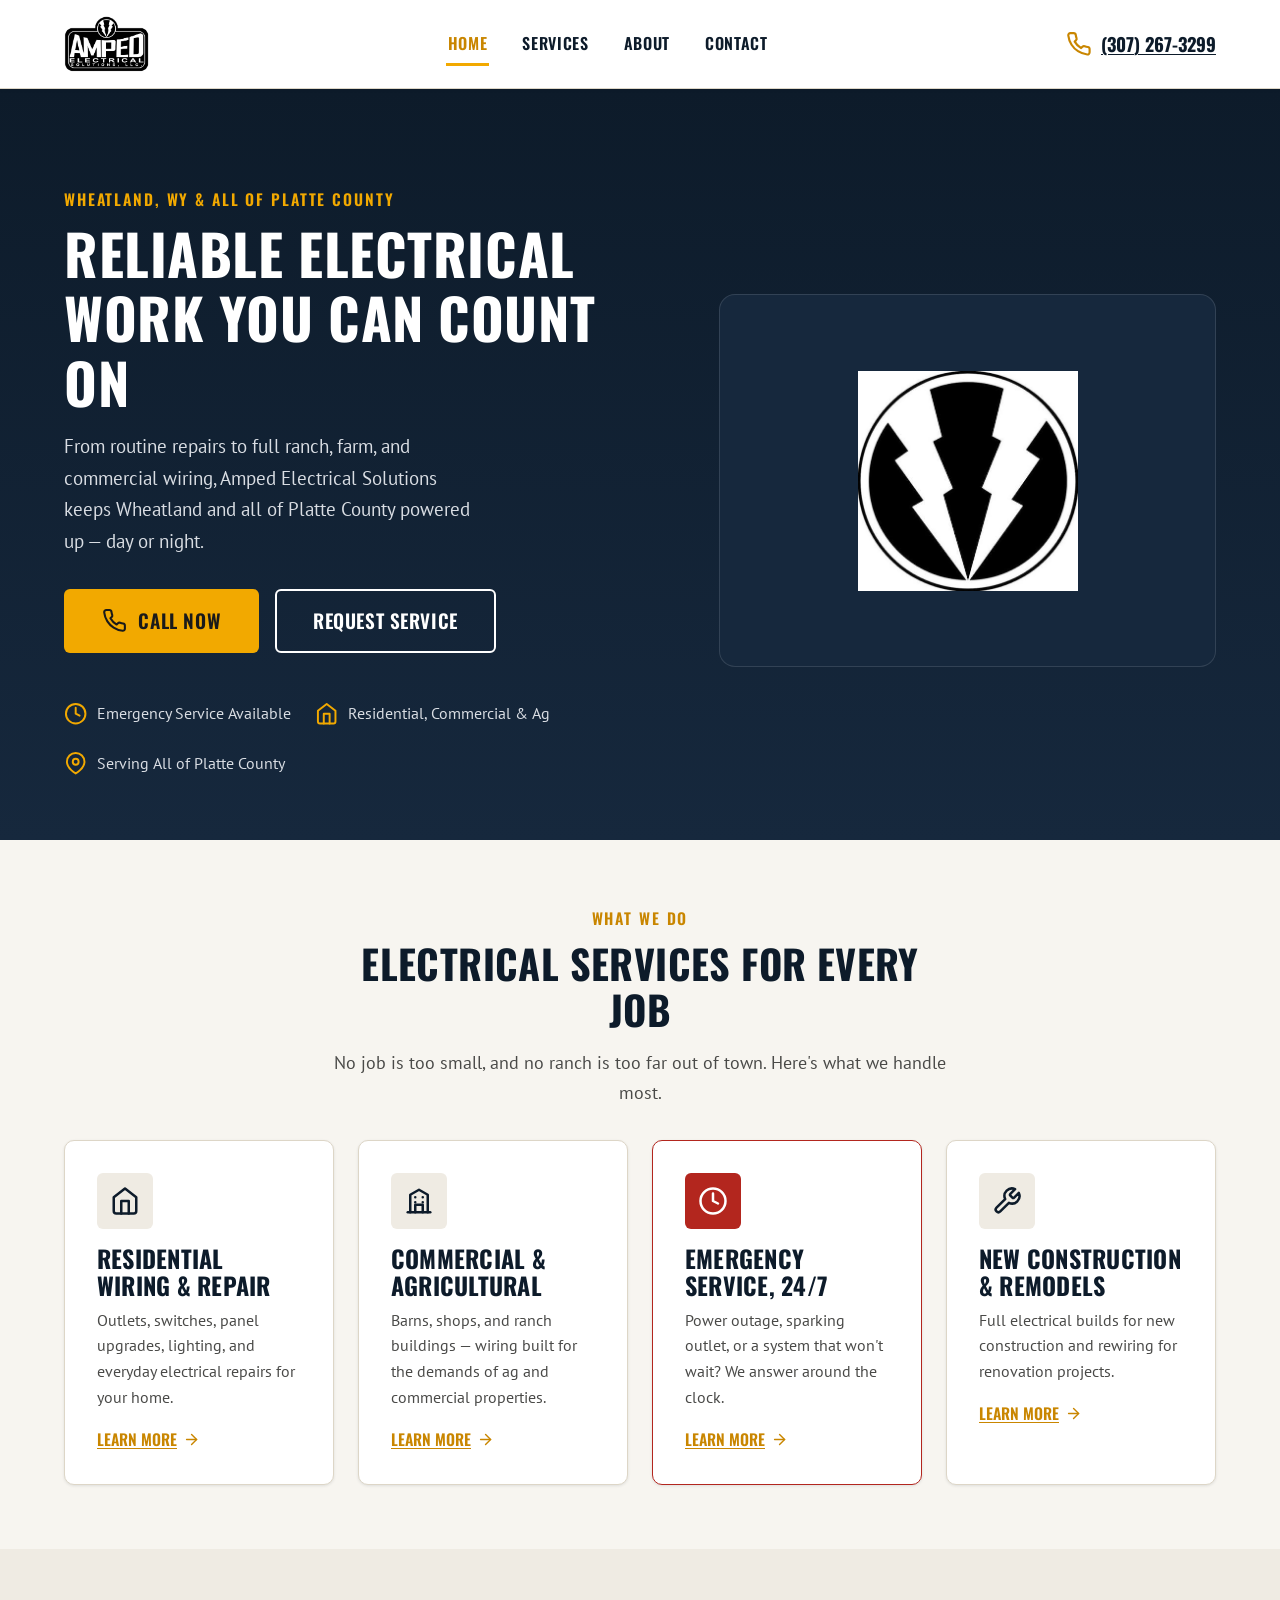
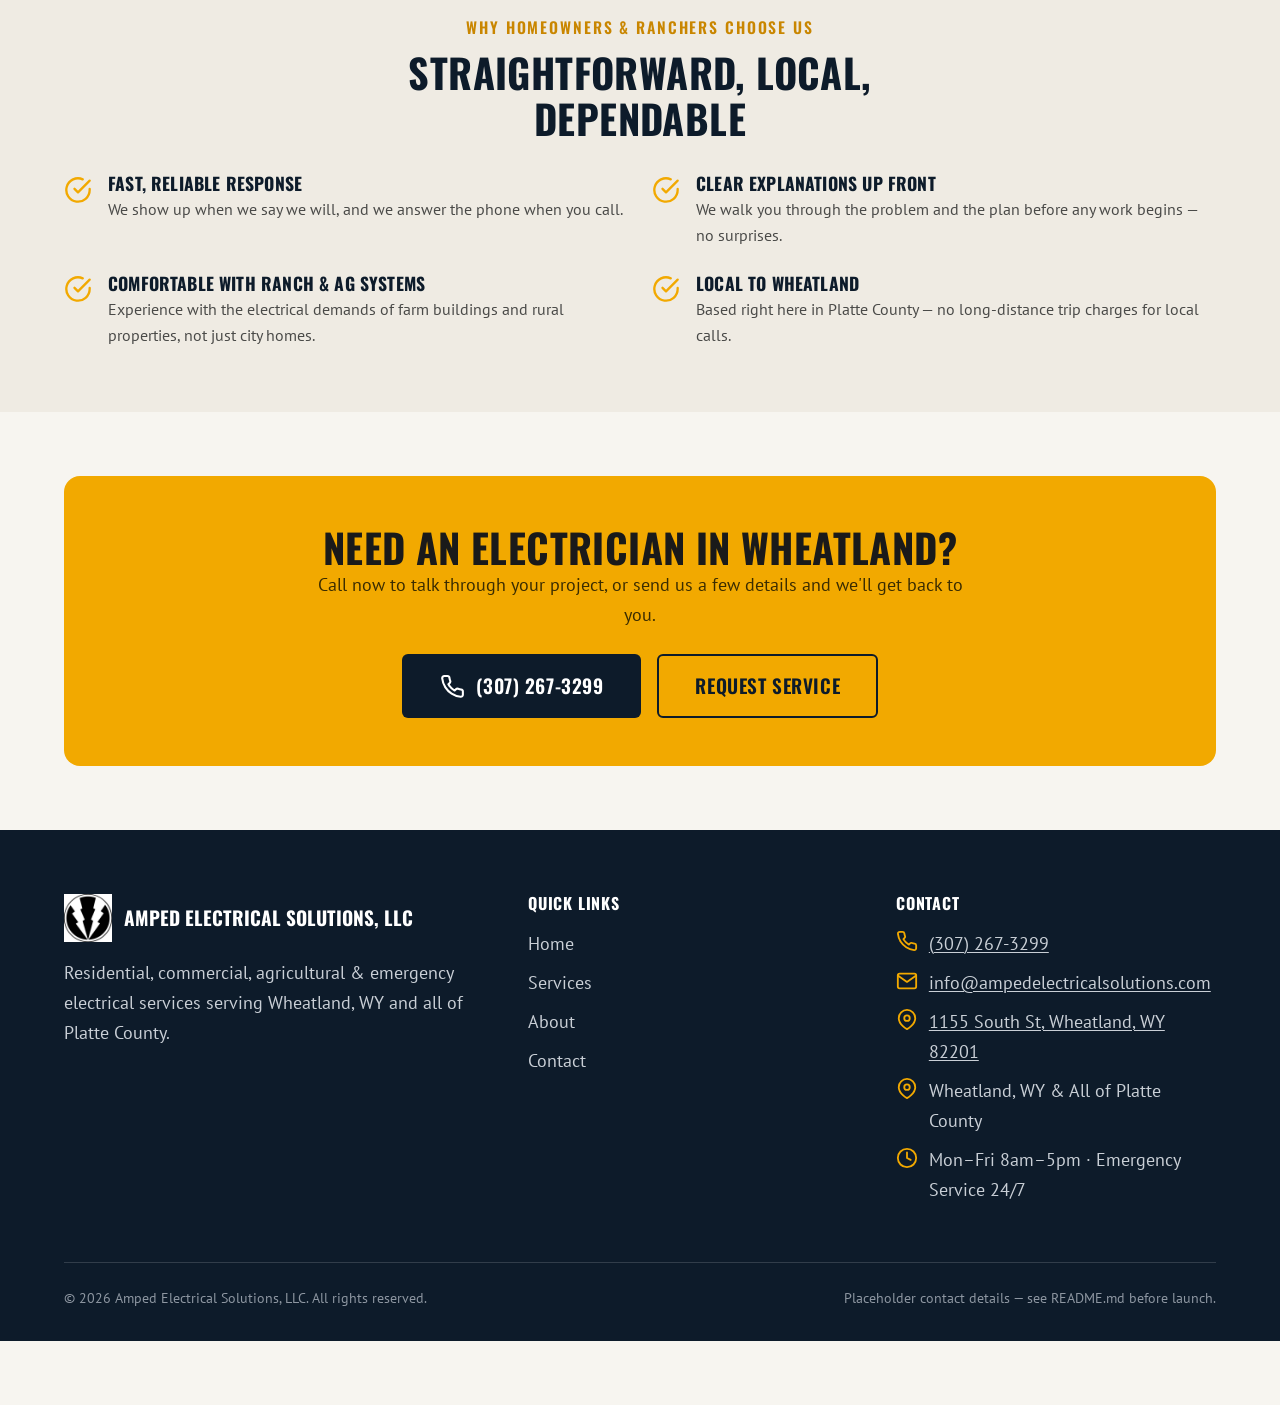
==== index.html @ ca1d5d96 "Initial commit: Amped Electrical Solutions website 4-page static site (Home, Services, About, Contac" ====
<!DOCTYPE html>
<html lang="en">
<head>
  <meta charset="UTF-8">
  <meta name="viewport" content="width=device-width, initial-scale=1">
  <title>Amped Electrical Solutions, LLC | Electrician in Wheatland, WY</title>
  <meta name="description" content="Amped Electrical Solutions, LLC provides residential, commercial, agricultural, and emergency electrical services in Wheatland, WY and all of Platte County.">
  <meta name="theme-color" content="#0D1B2A">
  <link rel="canonical" href="https://ampedelectricalsolutions.com/">
  <link rel="icon" type="image/png" href="assets/images/logo-icon.png">
  <link rel="apple-touch-icon" href="assets/images/logo-icon.png">
  <meta property="og:type" content="website">
  <meta property="og:url" content="https://ampedelectricalsolutions.com/">
  <meta property="og:title" content="Amped Electrical Solutions, LLC">
  <meta property="og:description" content="Residential, commercial, agricultural & emergency electrical services in Wheatland, WY and all of Platte County.">
  <meta property="og:image" content="https://ampedelectricalsolutions.com/assets/images/logo-main.png">
  <link rel="preconnect" href="https://fonts.googleapis.com">
  <link rel="preconnect" href="https://fonts.gstatic.com" crossorigin>
  <link href="https://fonts.googleapis.com/css2?family=Oswald:wght@500;600;700&family=PT+Sans:wght@400;700&display=swap" rel="stylesheet">
  <link rel="stylesheet" href="assets/css/styles.css">
</head>
<body>
  <a class="skip-link" href="#main">Skip to main content</a>

  <header class="site-header">
    <div class="container">
      <a href="index.html" class="logo-link" aria-label="Amped Electrical Solutions, LLC — Home">
        <img class="logo-img" src="assets/images/logo-main.png" alt="Amped Electrical Solutions, LLC"
             width="210" height="135"
             onerror="this.style.display='none'; this.nextElementSibling.style.display='flex';">
        <span class="logo-wordmark" style="display:none;">
          <span class="name">Amped Electrical</span>
          <span class="tagline">Solutions, LLC</span>
        </span>
      </a>

      <button class="nav-toggle" aria-expanded="false" aria-controls="main-nav">
        <svg viewBox="0 0 24 24" fill="none" stroke="currentColor" stroke-width="2" stroke-linecap="round" aria-hidden="true"><line x1="3" y1="6" x2="21" y2="6"/><line x1="3" y1="12" x2="21" y2="12"/><line x1="3" y1="18" x2="21" y2="18"/></svg>
        Menu
      </button>

      <nav class="main-nav" id="main-nav" aria-label="Primary">
        <ul>
          <li><a href="index.html" aria-current="page">Home</a></li>
          <li><a href="services.html">Services</a></li>
          <li><a href="about.html">About</a></li>
          <li><a href="contact.html">Contact</a></li>
        </ul>
      </nav>

      <div class="header-actions">
        <a class="header-phone" href="tel:+13072673299">
          <svg viewBox="0 0 24 24" fill="none" stroke="currentColor" stroke-width="2" stroke-linecap="round" stroke-linejoin="round" aria-hidden="true"><path d="M22 16.92v3a2 2 0 0 1-2.18 2 19.79 19.79 0 0 1-8.63-3.07 19.5 19.5 0 0 1-6-6 19.79 19.79 0 0 1-3.07-8.67A2 2 0 0 1 4.11 2h3a2 2 0 0 1 2 1.72c.127.96.361 1.903.7 2.81a2 2 0 0 1-.45 2.11L8.09 9.91a16 16 0 0 0 6 6l1.27-1.27a2 2 0 0 1 2.11-.45c.907.339 1.85.573 2.81.7A2 2 0 0 1 22 16.92z"/></svg>
          <span class="phone-text">(307) 267-3299</span>
        </a>
      </div>
    </div>
  </header>

  <main id="main">

    <section class="hero">
      <div class="container">
        <div>
          <span class="eyebrow">Wheatland, WY &amp; All of Platte County</span>
          <h1>Reliable Electrical Work You Can Count On</h1>
          <p class="hero-lede">From routine repairs to full ranch, farm, and commercial wiring, Amped Electrical Solutions keeps Wheatland and all of Platte County powered up — day or night.</p>
          <div class="hero-actions">
            <a class="btn btn-primary btn-lg" href="tel:+13072673299">
              <svg viewBox="0 0 24 24" fill="none" stroke="currentColor" stroke-width="2" stroke-linecap="round" stroke-linejoin="round" aria-hidden="true"><path d="M22 16.92v3a2 2 0 0 1-2.18 2 19.79 19.79 0 0 1-8.63-3.07 19.5 19.5 0 0 1-6-6 19.79 19.79 0 0 1-3.07-8.67A2 2 0 0 1 4.11 2h3a2 2 0 0 1 2 1.72c.127.96.361 1.903.7 2.81a2 2 0 0 1-.45 2.11L8.09 9.91a16 16 0 0 0 6 6l1.27-1.27a2 2 0 0 1 2.11-.45c.907.339 1.85.573 2.81.7A2 2 0 0 1 22 16.92z"/></svg>
              Call Now
            </a>
            <a class="btn btn-outline on-dark btn-lg" href="contact.html#contact-form">Request Service</a>
          </div>
          <div class="hero-badges">
            <div class="hero-badge">
              <svg viewBox="0 0 24 24" fill="none" stroke="currentColor" stroke-width="2" stroke-linecap="round" stroke-linejoin="round" aria-hidden="true"><circle cx="12" cy="12" r="10"/><polyline points="12 6 12 12 16 14"/></svg>
              Emergency Service Available
            </div>
            <div class="hero-badge">
              <svg viewBox="0 0 24 24" fill="none" stroke="currentColor" stroke-width="2" stroke-linecap="round" stroke-linejoin="round" aria-hidden="true"><path d="M3 9l9-7 9 7v11a2 2 0 0 1-2 2H5a2 2 0 0 1-2-2z"/><polyline points="9 22 9 12 15 12 15 22"/></svg>
              Residential, Commercial &amp; Ag
            </div>
            <div class="hero-badge">
              <svg viewBox="0 0 24 24" fill="none" stroke="currentColor" stroke-width="2" stroke-linecap="round" stroke-linejoin="round" aria-hidden="true"><path d="M21 10c0 7-9 12-9 12s-9-5-9-12a9 9 0 0 1 18 0z"/><circle cx="12" cy="10" r="3"/></svg>
              Serving All of Platte County
            </div>
          </div>
        </div>

        <div class="hero-art">
          <img src="assets/images/logo-icon.png" alt="Amped Electrical Solutions lightning bolt mark"
               width="220" height="220"
               onerror="this.style.display='none'; this.nextElementSibling.style.display='block';">
          <svg class="hero-art-fallback" viewBox="0 0 24 24" fill="none" stroke="var(--color-amber)" stroke-width="1.5" stroke-linecap="round" stroke-linejoin="round" aria-hidden="true" style="display:none; width:180px; height:180px;">
            <path d="M13 2 3 14h7l-1 8 10-12h-7l1-8z"/>
          </svg>
        </div>
      </div>
    </section>

    <section>
      <div class="container">
        <div class="section-head center">
          <span class="eyebrow">What We Do</span>
          <h2>Electrical Services for Every Job</h2>
          <p>No job is too small, and no ranch is too far out of town. Here's what we handle most.</p>
        </div>

        <div class="grid grid-4">
          <div class="card">
            <div class="card-icon">
              <svg viewBox="0 0 24 24" fill="none" stroke="currentColor" stroke-width="2" stroke-linecap="round" stroke-linejoin="round" aria-hidden="true"><path d="M3 9l9-7 9 7v11a2 2 0 0 1-2 2H5a2 2 0 0 1-2-2z"/><polyline points="9 22 9 12 15 12 15 22"/></svg>
            </div>
            <h3>Residential Wiring &amp; Repair</h3>
            <p>Outlets, switches, panel upgrades, lighting, and everyday electrical repairs for your home.</p>
            <a class="card-link-row" href="services.html#residential">Learn more
              <svg viewBox="0 0 24 24" fill="none" stroke="currentColor" stroke-width="2" stroke-linecap="round" stroke-linejoin="round" aria-hidden="true"><line x1="5" y1="12" x2="19" y2="12"/><polyline points="12 5 19 12 12 19"/></svg>
            </a>
          </div>

          <div class="card">
            <div class="card-icon">
              <svg viewBox="0 0 24 24" fill="none" stroke="currentColor" stroke-width="2" stroke-linecap="round" stroke-linejoin="round" aria-hidden="true"><path d="M3 21h18"/><path d="M5 21V7l7-4 7 4v14"/><path d="M9 21v-6h6v6"/><path d="M9 9h.01M15 9h.01M9 13h.01M15 13h.01"/></svg>
            </div>
            <h3>Commercial &amp; Agricultural</h3>
            <p>Barns, shops, and ranch buildings — wiring built for the demands of ag and commercial properties.</p>
            <a class="card-link-row" href="services.html#commercial">Learn more
              <svg viewBox="0 0 24 24" fill="none" stroke="currentColor" stroke-width="2" stroke-linecap="round" stroke-linejoin="round" aria-hidden="true"><line x1="5" y1="12" x2="19" y2="12"/><polyline points="12 5 19 12 12 19"/></svg>
            </a>
          </div>

          <div class="card is-emergency">
            <div class="card-icon">
              <svg viewBox="0 0 24 24" fill="none" stroke="currentColor" stroke-width="2" stroke-linecap="round" stroke-linejoin="round" aria-hidden="true"><circle cx="12" cy="12" r="10"/><polyline points="12 6 12 12 16 14"/></svg>
            </div>
            <h3>Emergency Service, 24/7</h3>
            <p>Power outage, sparking outlet, or a system that won't wait? We answer around the clock.</p>
            <a class="card-link-row" href="services.html#emergency">Learn more
              <svg viewBox="0 0 24 24" fill="none" stroke="currentColor" stroke-width="2" stroke-linecap="round" stroke-linejoin="round" aria-hidden="true"><line x1="5" y1="12" x2="19" y2="12"/><polyline points="12 5 19 12 12 19"/></svg>
            </a>
          </div>

          <div class="card">
            <div class="card-icon">
              <svg viewBox="0 0 24 24" fill="none" stroke="currentColor" stroke-width="2" stroke-linecap="round" stroke-linejoin="round" aria-hidden="true"><path d="M14.7 6.3a1 1 0 0 0 0 1.4l1.6 1.6a1 1 0 0 0 1.4 0l3.77-3.77a6 6 0 0 1-7.94 7.94l-6.91 6.91a2.12 2.12 0 0 1-3-3l6.91-6.91a6 6 0 0 1 7.94-7.94l-3.76 3.76z"/></svg>
            </div>
            <h3>New Construction &amp; Remodels</h3>
            <p>Full electrical builds for new construction and rewiring for renovation projects.</p>
            <a class="card-link-row" href="services.html#construction">Learn more
              <svg viewBox="0 0 24 24" fill="none" stroke="currentColor" stroke-width="2" stroke-linecap="round" stroke-linejoin="round" aria-hidden="true"><line x1="5" y1="12" x2="19" y2="12"/><polyline points="12 5 19 12 12 19"/></svg>
            </a>
          </div>
        </div>
      </div>
    </section>

    <section class="section-alt">
      <div class="container">
        <div class="section-head center">
          <span class="eyebrow">Why Homeowners &amp; Ranchers Choose Us</span>
          <h2>Straightforward, Local, Dependable</h2>
        </div>

        <div class="grid grid-2">
          <div class="reason">
            <svg viewBox="0 0 24 24" fill="none" stroke="currentColor" stroke-width="2" stroke-linecap="round" stroke-linejoin="round" aria-hidden="true"><path d="M22 11.08V12a10 10 0 1 1-5.93-9.14"/><polyline points="22 4 12 14.01 9 11.01"/></svg>
            <div>
              <h3>Fast, Reliable Response</h3>
              <p>We show up when we say we will, and we answer the phone when you call.</p>
            </div>
          </div>
          <div class="reason">
            <svg viewBox="0 0 24 24" fill="none" stroke="currentColor" stroke-width="2" stroke-linecap="round" stroke-linejoin="round" aria-hidden="true"><path d="M22 11.08V12a10 10 0 1 1-5.93-9.14"/><polyline points="22 4 12 14.01 9 11.01"/></svg>
            <div>
              <h3>Clear Explanations Up Front</h3>
              <p>We walk you through the problem and the plan before any work begins — no surprises.</p>
            </div>
          </div>
          <div class="reason">
            <svg viewBox="0 0 24 24" fill="none" stroke="currentColor" stroke-width="2" stroke-linecap="round" stroke-linejoin="round" aria-hidden="true"><path d="M22 11.08V12a10 10 0 1 1-5.93-9.14"/><polyline points="22 4 12 14.01 9 11.01"/></svg>
            <div>
              <h3>Comfortable with Ranch &amp; Ag Systems</h3>
              <p>Experience with the electrical demands of farm buildings and rural properties, not just city homes.</p>
            </div>
          </div>
          <div class="reason">
            <svg viewBox="0 0 24 24" fill="none" stroke="currentColor" stroke-width="2" stroke-linecap="round" stroke-linejoin="round" aria-hidden="true"><path d="M22 11.08V12a10 10 0 1 1-5.93-9.14"/><polyline points="22 4 12 14.01 9 11.01"/></svg>
            <div>
              <h3>Local to Wheatland</h3>
              <p>Based right here in Platte County — no long-distance trip charges for local calls.</p>
            </div>
          </div>
        </div>
      </div>
    </section>

    <section>
      <div class="container">
        <div class="cta-banner">
          <h2>Need an Electrician in Wheatland?</h2>
          <p>Call now to talk through your project, or send us a few details and we'll get back to you.</p>
          <div class="hero-actions">
            <a class="btn btn-navy btn-lg" href="tel:+13072673299">
              <svg viewBox="0 0 24 24" fill="none" stroke="currentColor" stroke-width="2" stroke-linecap="round" stroke-linejoin="round" aria-hidden="true"><path d="M22 16.92v3a2 2 0 0 1-2.18 2 19.79 19.79 0 0 1-8.63-3.07 19.5 19.5 0 0 1-6-6 19.79 19.79 0 0 1-3.07-8.67A2 2 0 0 1 4.11 2h3a2 2 0 0 1 2 1.72c.127.96.361 1.903.7 2.81a2 2 0 0 1-.45 2.11L8.09 9.91a16 16 0 0 0 6 6l1.27-1.27a2 2 0 0 1 2.11-.45c.907.339 1.85.573 2.81.7A2 2 0 0 1 22 16.92z"/></svg>
              (307) 267-3299
            </a>
            <a class="btn btn-outline btn-lg" href="contact.html#contact-form">Request Service</a>
          </div>
        </div>
      </div>
    </section>

  </main>

  <footer class="site-footer">
    <div class="container">
      <div class="footer-grid">
        <div>
          <div class="footer-brand">
            <img src="assets/images/logo-icon.png" alt="" width="48" height="48" onerror="this.style.display='none';">
            <span class="name">Amped Electrical Solutions, LLC</span>
          </div>
          <p>Residential, commercial, agricultural &amp; emergency electrical services serving Wheatland, WY and all of Platte County.</p>
        </div>

        <div>
          <h4>Quick Links</h4>
          <nav class="footer-links" aria-label="Footer">
            <a href="index.html">Home</a>
            <a href="services.html">Services</a>
            <a href="about.html">About</a>
            <a href="contact.html">Contact</a>
          </nav>
        </div>

        <div>
          <h4>Contact</h4>
          <div class="footer-contact-item">
            <svg viewBox="0 0 24 24" fill="none" stroke="currentColor" stroke-width="2" stroke-linecap="round" stroke-linejoin="round" aria-hidden="true"><path d="M22 16.92v3a2 2 0 0 1-2.18 2 19.79 19.79 0 0 1-8.63-3.07 19.5 19.5 0 0 1-6-6 19.79 19.79 0 0 1-3.07-8.67A2 2 0 0 1 4.11 2h3a2 2 0 0 1 2 1.72c.127.96.361 1.903.7 2.81a2 2 0 0 1-.45 2.11L8.09 9.91a16 16 0 0 0 6 6l1.27-1.27a2 2 0 0 1 2.11-.45c.907.339 1.85.573 2.81.7A2 2 0 0 1 22 16.92z"/></svg>
            <a href="tel:+13072673299">(307) 267-3299</a>
          </div>
          <div class="footer-contact-item">
            <svg viewBox="0 0 24 24" fill="none" stroke="currentColor" stroke-width="2" stroke-linecap="round" stroke-linejoin="round" aria-hidden="true"><path d="M4 4h16v16H4z" opacity="0"/><path d="M22 6l-10 7L2 6"/><rect x="2" y="4" width="20" height="16" rx="2"/></svg>
            <a href="mailto:info@ampedelectricalsolutions.com">info@ampedelectricalsolutions.com</a>
          </div>
          <div class="footer-contact-item">
            <svg viewBox="0 0 24 24" fill="none" stroke="currentColor" stroke-width="2" stroke-linecap="round" stroke-linejoin="round" aria-hidden="true"><path d="M21 10c0 7-9 12-9 12s-9-5-9-12a9 9 0 0 1 18 0z"/><circle cx="12" cy="10" r="3"/></svg>
            <a href="https://www.google.com/maps/search/?api=1&query=1155+South+St%2C+Wheatland%2C+WY+82201" target="_blank" rel="noopener">1155 South St, Wheatland, WY 82201</a>
          </div>
          <div class="footer-contact-item">
            <svg viewBox="0 0 24 24" fill="none" stroke="currentColor" stroke-width="2" stroke-linecap="round" stroke-linejoin="round" aria-hidden="true"><path d="M21 10c0 7-9 12-9 12s-9-5-9-12a9 9 0 0 1 18 0z"/><circle cx="12" cy="10" r="3"/></svg>
            <span>Wheatland, WY &amp; All of Platte County</span>
          </div>
          <div class="footer-contact-item">
            <svg viewBox="0 0 24 24" fill="none" stroke="currentColor" stroke-width="2" stroke-linecap="round" stroke-linejoin="round" aria-hidden="true"><circle cx="12" cy="12" r="10"/><polyline points="12 6 12 12 16 14"/></svg>
            <span>Mon–Fri 8am–5pm · Emergency Service 24/7</span>
          </div>
        </div>
      </div>

      <div class="footer-bottom">
        <span>&copy; <span data-current-year>2026</span> Amped Electrical Solutions, LLC. All rights reserved.</span>
        <span>Placeholder contact details — see README.md before launch.</span>
      </div>
    </div>
  </footer>

  <div class="call-bar">
    <a href="tel:+13072673299">
      <svg viewBox="0 0 24 24" fill="none" stroke="currentColor" stroke-width="2" stroke-linecap="round" stroke-linejoin="round" aria-hidden="true"><path d="M22 16.92v3a2 2 0 0 1-2.18 2 19.79 19.79 0 0 1-8.63-3.07 19.5 19.5 0 0 1-6-6 19.79 19.79 0 0 1-3.07-8.67A2 2 0 0 1 4.11 2h3a2 2 0 0 1 2 1.72c.127.96.361 1.903.7 2.81a2 2 0 0 1-.45 2.11L8.09 9.91a16 16 0 0 0 6 6l1.27-1.27a2 2 0 0 1 2.11-.45c.907.339 1.85.573 2.81.7A2 2 0 0 1 22 16.92z"/></svg>
      Call Now: (307) 267-3299
    </a>
  </div>

  <script src="assets/js/script.js"></script>
</body>
</html>
---- assets/css/styles.css ----
/* ==========================================================================
   Amped Electrical Solutions, LLC — Site Stylesheet
   ========================================================================== */

/* ---------- Design Tokens ---------- */
:root {
  /* Color */
  --color-bg: #F7F5F0;
  --color-surface: #FFFFFF;
  --color-surface-alt: #EFEBE3;
  --color-text: #1A1A1A;
  --color-text-secondary: #4A4A48;
  --color-border: #DDD6C7;

  --color-navy: #0D1B2A;
  --color-navy-light: #16283D;
  --color-amber: #F2A900;
  --color-amber-dark: #C98600;
  --color-emergency: #B3261E;
  --color-emergency-dark: #8F1E18;

  --color-on-navy: #FFFFFF;
  --color-on-amber: #1A1A1A;

  --focus-ring: 3px solid #1A6FD1;

  /* Typography */
  --font-heading: "Oswald", "Arial Narrow", sans-serif;
  --font-body: "PT Sans", Arial, sans-serif;

  --fs-body: 1.125rem;      /* 18px */
  --fs-small: 0.975rem;     /* ~15.6px */
  --fs-h1: clamp(2.25rem, 5vw + 1rem, 3.5rem);
  --fs-h2: clamp(1.75rem, 3vw + 1rem, 2.5rem);
  --fs-h3: clamp(1.25rem, 1.5vw + 1rem, 1.5rem);
  --lh-body: 1.65;
  --lh-heading: 1.15;

  /* Spacing scale (4pt rhythm) */
  --space-1: 0.5rem;
  --space-2: 1rem;
  --space-3: 1.5rem;
  --space-4: 2rem;
  --space-5: 3rem;
  --space-6: 4rem;
  --space-7: 6rem;

  /* Layout */
  --container-max: 1200px;
  --radius-sm: 6px;
  --radius-md: 10px;
  --radius-lg: 16px;
  --shadow-sm: 0 1px 3px rgba(13, 27, 42, 0.10);
  --shadow-md: 0 6px 20px rgba(13, 27, 42, 0.12);

  --transition-fast: 150ms ease-out;
  --transition-base: 220ms ease-out;

  --header-height: 88px;
  --call-bar-height: 64px;
}

/* ---------- Reset ---------- */
*, *::before, *::after { box-sizing: border-box; }
html, body, h1, h2, h3, h4, p, figure, blockquote, dl, dd { margin: 0; }
html { scroll-behavior: smooth; }
@media (prefers-reduced-motion: reduce) {
  html { scroll-behavior: auto; }
  *, *::before, *::after {
    animation-duration: 0.01ms !important;
    animation-iteration-count: 1 !important;
    transition-duration: 0.01ms !important;
    scroll-behavior: auto !important;
  }
}
img, picture, svg { display: block; max-width: 100%; }
input, button, textarea, select { font: inherit; color: inherit; }
button { cursor: pointer; }
a { color: inherit; }
ul, ol { list-style: none; margin: 0; padding: 0; }

/* ---------- Base ---------- */
body {
  font-family: var(--font-body);
  font-size: var(--fs-body);
  line-height: var(--lh-body);
  color: var(--color-text);
  background: var(--color-bg);
  min-height: 100dvh;
  padding-bottom: var(--call-bar-height);
}

h1, h2, h3, h4 {
  font-family: var(--font-heading);
  line-height: var(--lh-heading);
  text-transform: uppercase;
  letter-spacing: 0.01em;
  color: var(--color-navy);
}
h1 { font-size: var(--fs-h1); }
h2 { font-size: var(--fs-h2); }
h3 { font-size: var(--fs-h3); }

p { max-width: 68ch; }
p + p { margin-top: var(--space-2); }

a { text-decoration: underline; text-decoration-thickness: 1px; text-underline-offset: 2px; }
a.no-underline, nav a, .btn, .logo-link, .card a.card-link { text-decoration: none; }

:focus-visible { outline: var(--focus-ring); outline-offset: 2px; border-radius: 4px; }

.container {
  width: 100%;
  max-width: var(--container-max);
  margin-inline: auto;
  padding-inline: var(--space-3);
}

.visually-hidden {
  position: absolute; width: 1px; height: 1px;
  overflow: hidden; clip: rect(0 0 0 0); white-space: nowrap;
}

.skip-link {
  position: absolute; left: -999px; top: 0;
  background: var(--color-amber); color: var(--color-on-amber);
  padding: var(--space-1) var(--space-2); z-index: 200;
  font-weight: 700; border-radius: 0 0 var(--radius-sm) 0;
}
.skip-link:focus { left: 0; }

section { padding-block: var(--space-6); }
section.tight { padding-block: var(--space-5); }

.eyebrow {
  display: inline-block;
  font-family: var(--font-heading);
  font-weight: 600;
  letter-spacing: 0.12em;
  text-transform: uppercase;
  color: var(--color-amber-dark);
  font-size: var(--fs-small);
  margin-bottom: var(--space-1);
}

.section-head { max-width: 62ch; margin-bottom: var(--space-4); }
.section-head p { color: var(--color-text-secondary); margin-top: var(--space-2); }
.center { text-align: center; margin-inline: auto; }

/* ---------- Buttons ---------- */
.btn {
  display: inline-flex;
  align-items: center;
  justify-content: center;
  gap: 0.6em;
  min-height: 3.25rem;
  padding: 0.9rem 1.75rem;
  font-family: var(--font-heading);
  font-weight: 600;
  font-size: 1.1rem;
  letter-spacing: 0.03em;
  text-transform: uppercase;
  border-radius: var(--radius-sm);
  border: 2px solid transparent;
  transition: transform var(--transition-fast), box-shadow var(--transition-fast), background-color var(--transition-fast);
  white-space: nowrap;
}
.btn:active { transform: scale(0.98); }
.btn svg { width: 1.3em; height: 1.3em; flex-shrink: 0; }

.btn-primary {
  background: var(--color-amber);
  color: var(--color-on-amber);
}
.btn-primary:hover { background: var(--color-amber-dark); box-shadow: var(--shadow-sm); }

.btn-navy {
  background: var(--color-navy);
  color: var(--color-on-navy);
}
.btn-navy:hover { background: var(--color-navy-light); box-shadow: var(--shadow-sm); }

.btn-outline {
  background: transparent;
  border-color: var(--color-navy);
  color: var(--color-navy);
}
.btn-outline:hover { background: var(--color-navy); color: var(--color-on-navy); }

.btn-outline.on-dark {
  border-color: var(--color-on-navy);
  color: var(--color-on-navy);
}
.btn-outline.on-dark:hover { background: var(--color-on-navy); color: var(--color-navy); }

.btn-block { width: 100%; }
.btn-lg { min-height: 3.75rem; font-size: 1.2rem; padding-inline: 2.25rem; }

/* ---------- Header ---------- */
.site-header {
  position: sticky;
  top: 0;
  z-index: 100;
  background: var(--color-surface);
  border-bottom: 1px solid var(--color-border);
  box-shadow: var(--shadow-sm);
}
.site-header .container {
  display: flex;
  align-items: center;
  justify-content: space-between;
  min-height: var(--header-height);
  gap: var(--space-2);
}

.logo-link { display: flex; align-items: center; gap: 0.75rem; flex-shrink: 0; }
.logo-link img { height: 56px; width: auto; }
.logo-wordmark {
  display: flex; flex-direction: column; line-height: 1.1;
  font-family: var(--font-heading);
}
.logo-wordmark .name { font-size: 1.35rem; font-weight: 700; color: var(--color-navy); text-transform: uppercase; }
.logo-wordmark .tagline { font-size: 0.7rem; letter-spacing: 0.08em; color: var(--color-text-secondary); text-transform: uppercase; }

.header-actions { display: flex; align-items: center; gap: var(--space-3); }

.header-phone {
  display: flex; align-items: center; gap: 0.5em;
  font-family: var(--font-heading);
  font-weight: 700;
  font-size: 1.15rem;
  color: var(--color-navy);
}
.header-phone svg { width: 1.4em; height: 1.4em; color: var(--color-amber-dark); flex-shrink: 0; }

.main-nav ul { display: flex; gap: var(--space-4); align-items: center; }
.main-nav a {
  font-family: var(--font-heading);
  font-weight: 600;
  letter-spacing: 0.04em;
  text-transform: uppercase;
  font-size: 1rem;
  color: var(--color-navy);
  padding: 0.5rem 0.1rem;
  border-bottom: 3px solid transparent;
  transition: border-color var(--transition-fast), color var(--transition-fast);
}
.main-nav a:hover { border-color: var(--color-amber); }
.main-nav a[aria-current="page"] { border-color: var(--color-amber); color: var(--color-amber-dark); }

.nav-toggle {
  display: none;
  align-items: center;
  gap: 0.5rem;
  background: var(--color-navy);
  color: var(--color-on-navy);
  border: none;
  padding: 0.65rem 1rem;
  border-radius: var(--radius-sm);
  font-family: var(--font-heading);
  font-weight: 600;
  letter-spacing: 0.04em;
  text-transform: uppercase;
  min-height: 44px;
}
.nav-toggle svg { width: 1.4em; height: 1.4em; }

@media (max-width: 860px) {
  .main-nav {
    position: fixed;
    inset: var(--header-height) 0 auto 0;
    background: var(--color-surface);
    border-bottom: 1px solid var(--color-border);
    box-shadow: var(--shadow-md);
    padding: var(--space-2) var(--space-3) var(--space-4);
    transform: translateY(-8px);
    opacity: 0;
    visibility: hidden;
    transition: opacity var(--transition-base), transform var(--transition-base), visibility var(--transition-base);
  }
  .main-nav.is-open { opacity: 1; visibility: visible; transform: translateY(0); }
  .main-nav ul { flex-direction: column; align-items: stretch; gap: 0; }
  .main-nav li { border-bottom: 1px solid var(--color-border); }
  .main-nav li:last-child { border-bottom: none; }
  .main-nav a { display: block; padding: 1rem 0.25rem; border-bottom: none; font-size: 1.15rem; }
  .main-nav a[aria-current="page"] { background: var(--color-surface-alt); }
  .nav-toggle { display: inline-flex; }
  .header-phone .phone-text { display: none; }
}

@media (min-width: 861px) {
  .header-phone .phone-text { display: inline; }
}

/* ---------- Sticky mobile call bar ---------- */
.call-bar {
  display: none;
  position: fixed;
  bottom: 0; left: 0; right: 0;
  height: var(--call-bar-height);
  background: var(--color-emergency);
  z-index: 150;
  box-shadow: 0 -4px 16px rgba(0,0,0,0.2);
}
.call-bar a {
  height: 100%;
  display: flex; align-items: center; justify-content: center; gap: 0.6rem;
  color: #fff;
  font-family: var(--font-heading);
  font-weight: 700;
  font-size: 1.15rem;
  letter-spacing: 0.03em;
  text-transform: uppercase;
}
.call-bar svg { width: 1.5em; height: 1.5em; }
@media (max-width: 860px) {
  .call-bar { display: block; }
}

/* ---------- Hero ---------- */
.hero {
  background: linear-gradient(180deg, var(--color-navy) 0%, var(--color-navy-light) 100%);
  color: var(--color-on-navy);
  padding-block: var(--space-7) var(--space-6);
  position: relative;
  overflow: hidden;
}
.hero .container {
  display: grid;
  grid-template-columns: 1.1fr 0.9fr;
  gap: var(--space-5);
  align-items: center;
}
.hero h1 { color: #fff; }
.hero .eyebrow { color: var(--color-amber); }
.hero-lede { color: #D9DDE3; font-size: 1.2rem; margin-top: var(--space-2); max-width: 42ch; }
.hero-actions { display: flex; flex-wrap: wrap; gap: var(--space-2); margin-top: var(--space-4); }
.hero-badges { display: flex; flex-wrap: wrap; gap: var(--space-3); margin-top: var(--space-5); }
.hero-badge { display: flex; align-items: center; gap: 0.6em; color: #D9DDE3; font-size: var(--fs-small); }
.hero-badge svg { width: 1.5em; height: 1.5em; color: var(--color-amber); flex-shrink: 0; }

.hero-art {
  background: var(--color-navy-light);
  border: 1px solid rgba(255,255,255,0.12);
  border-radius: var(--radius-lg);
  aspect-ratio: 4/3;
  display: flex;
  align-items: center;
  justify-content: center;
  padding: var(--space-4);
}
.hero-art img { max-height: 220px; width: auto; }

@media (max-width: 900px) {
  .hero .container { grid-template-columns: 1fr; }
  .hero-art { order: -1; max-width: 320px; margin-inline: auto; }
}

/* ---------- Cards / Services ---------- */
.grid { display: grid; gap: var(--space-3); }
.grid-2 { grid-template-columns: repeat(2, 1fr); }
.grid-3 { grid-template-columns: repeat(3, 1fr); }
.grid-4 { grid-template-columns: repeat(4, 1fr); }
@media (max-width: 960px) { .grid-3, .grid-4 { grid-template-columns: repeat(2, 1fr); } }
@media (max-width: 640px) { .grid-2, .grid-3, .grid-4 { grid-template-columns: 1fr; } }

.card {
  background: var(--color-surface);
  border: 1px solid var(--color-border);
  border-radius: var(--radius-md);
  padding: var(--space-4);
  box-shadow: var(--shadow-sm);
  transition: box-shadow var(--transition-base), transform var(--transition-base);
}
.card:hover { box-shadow: var(--shadow-md); transform: translateY(-2px); }
.card-icon {
  width: 56px; height: 56px;
  display: flex; align-items: center; justify-content: center;
  background: var(--color-surface-alt);
  border-radius: var(--radius-sm);
  margin-bottom: var(--space-2);
  color: var(--color-navy);
}
.card-icon svg { width: 30px; height: 30px; }
.card h3 { margin-bottom: 0.5rem; }
.card p { color: var(--color-text-secondary); font-size: var(--fs-small); }
.card.is-emergency { border-color: var(--color-emergency); }
.card.is-emergency .card-icon { background: var(--color-emergency); color: #fff; }

.card-link-row { margin-top: var(--space-2); display: flex; align-items: center; gap: 0.4em; font-family: var(--font-heading); font-weight: 600; text-transform: uppercase; font-size: var(--fs-small); color: var(--color-amber-dark); }
.card-link-row svg { width: 1.1em; height: 1.1em; }

/* ---------- Alt / dark section ---------- */
.section-navy {
  background: var(--color-navy);
  color: var(--color-on-navy);
}
.section-navy h2, .section-navy .eyebrow { color: #fff; }
.section-navy .eyebrow { color: var(--color-amber); }
.section-navy p { color: #D9DDE3; }
.section-alt { background: var(--color-surface-alt); }

/* ---------- Why us list ---------- */
.reason { display: flex; gap: var(--space-2); align-items: flex-start; }
.reason svg { width: 28px; height: 28px; color: var(--color-amber); flex-shrink: 0; margin-top: 0.15em; }
.reason h3 { font-size: 1.1rem; margin-bottom: 0.25rem; }
.reason p { color: var(--color-text-secondary); font-size: var(--fs-small); margin: 0; }

/* ---------- CTA banner ---------- */
.cta-banner {
  background: var(--color-amber);
  color: var(--color-on-amber);
  border-radius: var(--radius-lg);
  padding: var(--space-5);
  text-align: center;
}
.cta-banner h2 { color: var(--color-on-amber); }
.cta-banner p { margin-inline: auto; color: #3A2C00; }
.cta-banner .hero-actions { justify-content: center; margin-top: var(--space-3); }

/* ---------- Forms ---------- */
.form-grid { display: grid; gap: var(--space-3); }
.field { display: flex; flex-direction: column; gap: 0.4rem; }
.field label { font-weight: 700; font-size: var(--fs-small); }
.field .required { color: var(--color-emergency); }
.field .hint { color: var(--color-text-secondary); font-size: 0.85rem; }
.field input, .field select, .field textarea {
  border: 2px solid var(--color-border);
  border-radius: var(--radius-sm);
  padding: 0.85rem 1rem;
  background: var(--color-surface);
  font-size: 1.05rem;
  min-height: 3rem;
}
.field textarea { min-height: 8rem; resize: vertical; }
.field input:focus-visible, .field select:focus-visible, .field textarea:focus-visible {
  outline: var(--focus-ring); outline-offset: 1px;
}
.field.has-error input, .field.has-error select, .field.has-error textarea {
  border-color: var(--color-emergency);
}
.field-error {
  color: var(--color-emergency-dark);
  font-size: 0.9rem;
  font-weight: 700;
  display: none;
}
.field.has-error .field-error { display: block; }

.form-status {
  padding: var(--space-2) var(--space-3);
  border-radius: var(--radius-sm);
  font-weight: 700;
  display: none;
}
.form-status.is-success { display: block; background: #DFF3E0; color: #1E5A26; border: 2px solid #1E5A26; }
.form-status.is-error { display: block; background: #FBE1DF; color: var(--color-emergency-dark); border: 2px solid var(--color-emergency); }

/* ---------- Info blocks (contact/about) ---------- */
.info-list { display: flex; flex-direction: column; gap: var(--space-3); }
.info-item { display: flex; gap: var(--space-2); align-items: flex-start; }
.info-item svg { width: 28px; height: 28px; color: var(--color-amber-dark); flex-shrink: 0; margin-top: 0.1em; }
.info-item h3 { font-size: 1.05rem; margin-bottom: 0.2rem; }
.info-item p { color: var(--color-text-secondary); margin: 0; font-size: var(--fs-small); }

.map-placeholder {
  background: var(--color-surface-alt);
  border: 2px dashed var(--color-border);
  border-radius: var(--radius-md);
  min-height: 260px;
  display: flex;
  align-items: center;
  justify-content: center;
  text-align: center;
  color: var(--color-text-secondary);
  padding: var(--space-3);
}

.map-embed {
  border: 1px solid var(--color-border);
  border-radius: var(--radius-md);
  overflow: hidden;
  box-shadow: var(--shadow-sm);
}
.map-embed iframe { display: block; width: 100%; height: 300px; border: 0; }

/* ---------- Footer ---------- */
.site-footer {
  background: var(--color-navy);
  color: #C9CFD6;
  padding-block: var(--space-6) var(--space-4);
}
.footer-grid {
  display: grid;
  grid-template-columns: 1.3fr 1fr 1fr;
  gap: var(--space-5);
}
@media (max-width: 760px) { .footer-grid { grid-template-columns: 1fr; gap: var(--space-4); } }
.footer-brand { display: flex; align-items: center; gap: 0.75rem; margin-bottom: var(--space-2); }
.footer-brand img { height: 48px; }
.footer-brand .name { font-family: var(--font-heading); font-weight: 700; font-size: 1.2rem; color: #fff; text-transform: uppercase; }
.site-footer h4 {
  font-family: var(--font-heading); color: #fff; text-transform: uppercase;
  letter-spacing: 0.05em; font-size: 1rem; margin-bottom: var(--space-2);
}
.footer-links { display: flex; flex-direction: column; gap: 0.6rem; }
.footer-links a { color: #C9CFD6; }
.footer-links a:hover { color: var(--color-amber); }
.footer-contact-item { display: flex; gap: 0.6em; align-items: flex-start; margin-bottom: 0.6rem; }
.footer-contact-item svg { width: 22px; height: 22px; color: var(--color-amber); flex-shrink: 0; margin-top: 0.1em; }
.footer-bottom {
  border-top: 1px solid rgba(255,255,255,0.15);
  margin-top: var(--space-5);
  padding-top: var(--space-3);
  display: flex; justify-content: space-between; flex-wrap: wrap; gap: var(--space-2);
  font-size: 0.85rem; color: #8D96A1;
}

/* ---------- Page hero (non-home pages) ---------- */
.page-hero {
  background: var(--color-navy);
  color: #fff;
  padding-block: var(--space-6) var(--space-5);
  text-align: center;
}
.page-hero h1 { color: #fff; }
.page-hero .eyebrow { color: var(--color-amber); }
.page-hero p { margin-inline: auto; color: #D9DDE3; margin-top: var(--space-2); }

/* ---------- Utility ---------- */
.stack { display: flex; flex-direction: column; gap: var(--space-3); }
.text-secondary { color: var(--color-text-secondary); }
.mt-0 { margin-top: 0 !important; }
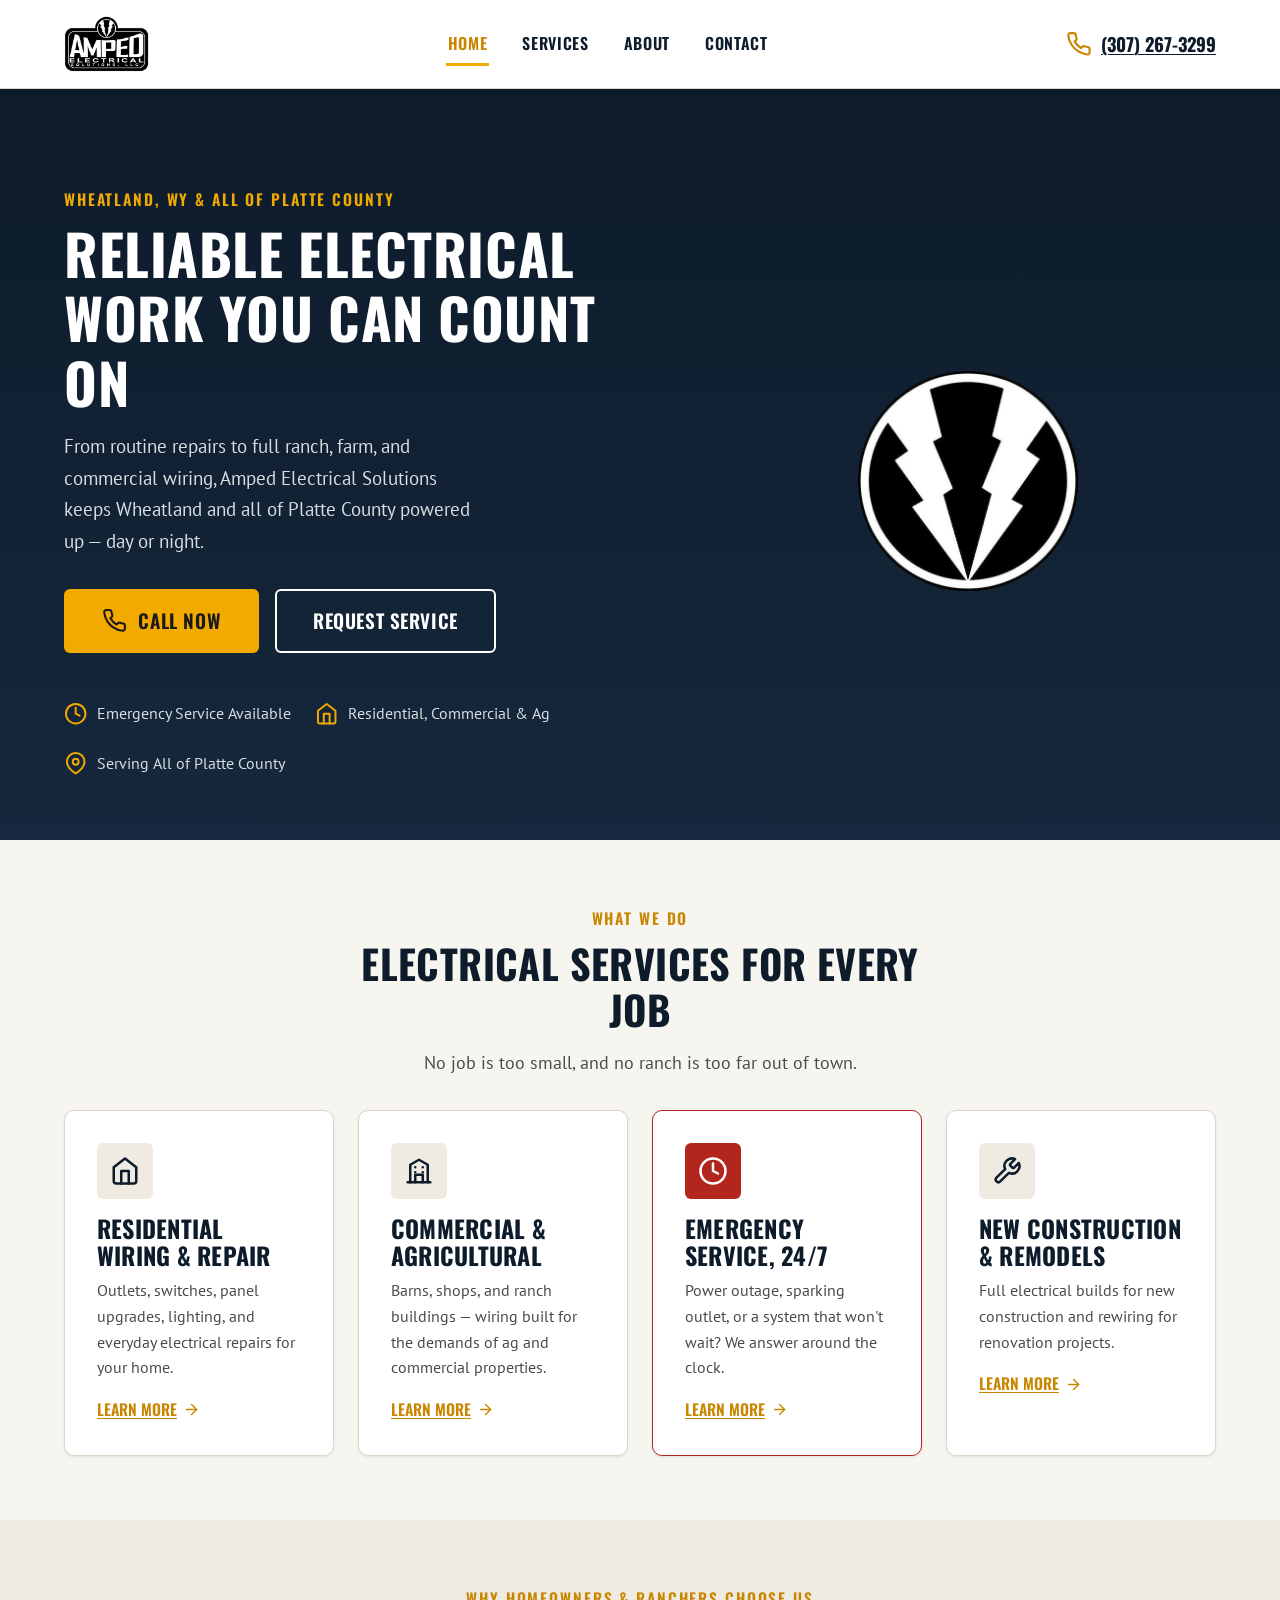
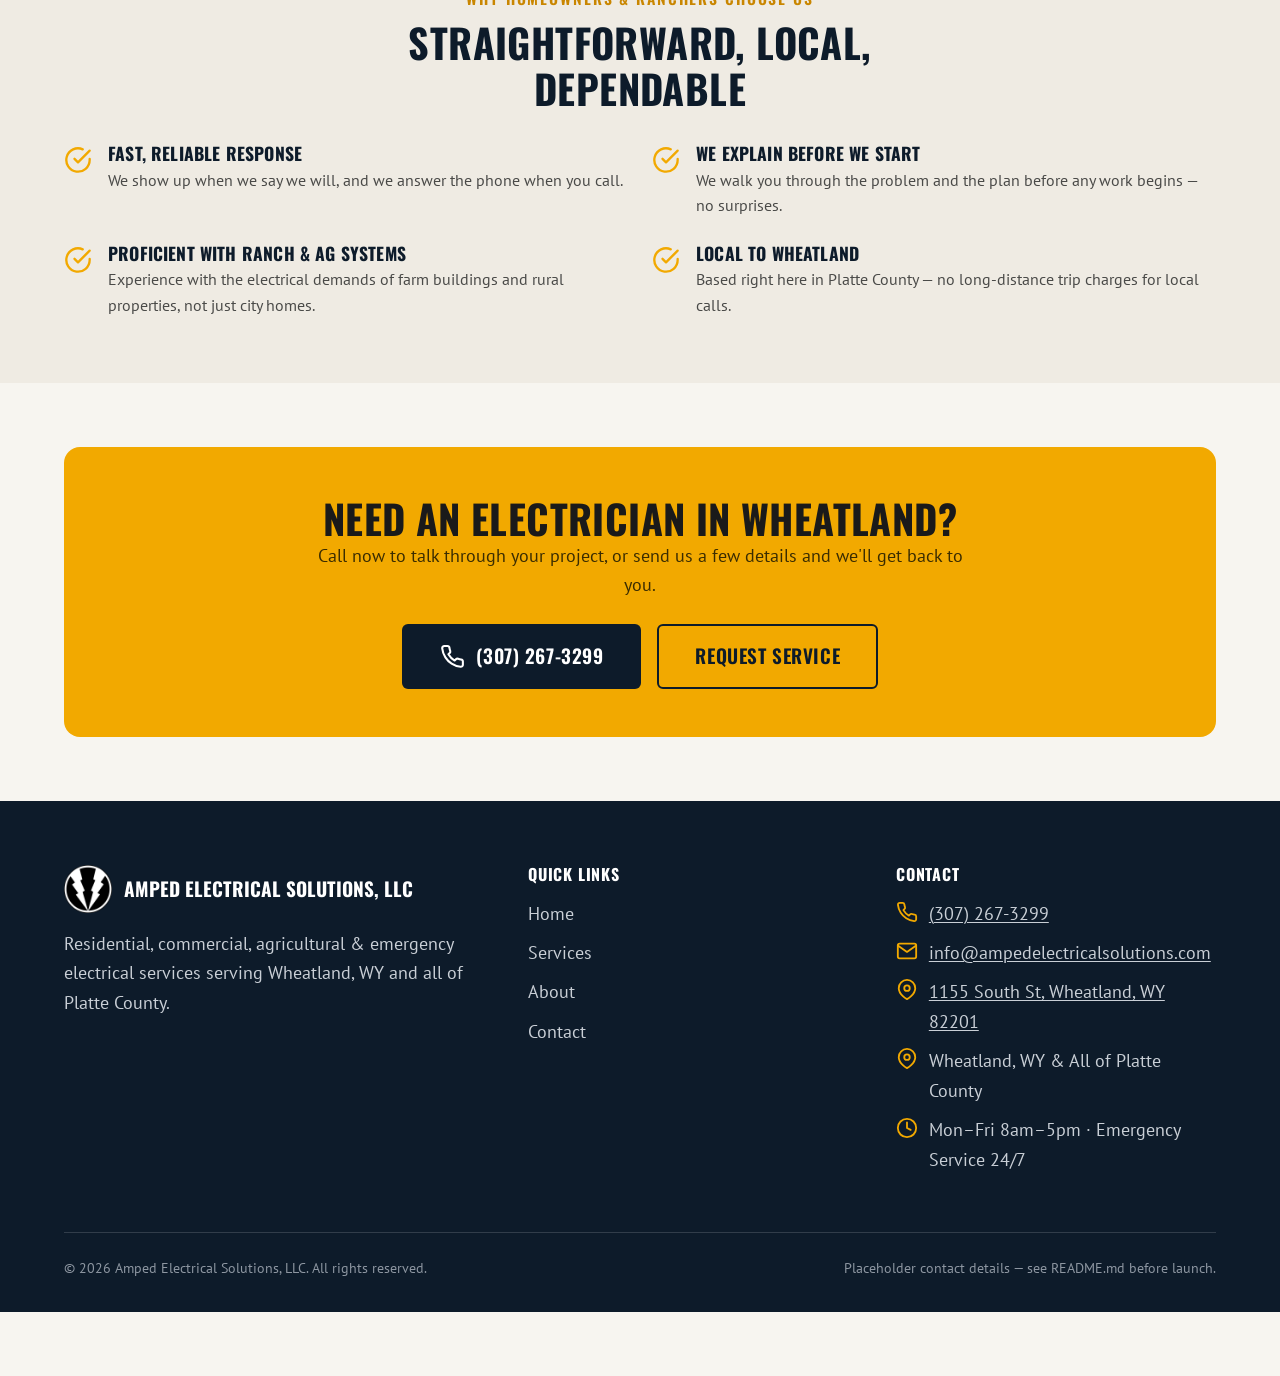
==== commit 42661aa6: "Homepage copy tweaks Drop the redundant "here's what we handle most" line, reword the explanations h" ====
--- a/index.html
+++ b/index.html
@@ -104,7 +104,7 @@
         <div class="section-head center">
           <span class="eyebrow">What We Do</span>
           <h2>Electrical Services for Every Job</h2>
-          <p>No job is too small, and no ranch is too far out of town. Here's what we handle most.</p>
+          <p>No job is too small, and no ranch is too far out of town.</p>
         </div>
 
         <div class="grid grid-4">
@@ -173,14 +173,14 @@
           <div class="reason">
             <svg viewBox="0 0 24 24" fill="none" stroke="currentColor" stroke-width="2" stroke-linecap="round" stroke-linejoin="round" aria-hidden="true"><path d="M22 11.08V12a10 10 0 1 1-5.93-9.14"/><polyline points="22 4 12 14.01 9 11.01"/></svg>
             <div>
-              <h3>Clear Explanations Up Front</h3>
+              <h3>We Explain Before We Start</h3>
               <p>We walk you through the problem and the plan before any work begins — no surprises.</p>
             </div>
           </div>
           <div class="reason">
             <svg viewBox="0 0 24 24" fill="none" stroke="currentColor" stroke-width="2" stroke-linecap="round" stroke-linejoin="round" aria-hidden="true"><path d="M22 11.08V12a10 10 0 1 1-5.93-9.14"/><polyline points="22 4 12 14.01 9 11.01"/></svg>
             <div>
-              <h3>Comfortable with Ranch &amp; Ag Systems</h3>
+              <h3>Proficient with Ranch &amp; Ag Systems</h3>
               <p>Experience with the electrical demands of farm buildings and rural properties, not just city homes.</p>
             </div>
           </div>
--- a/assets/css/styles.css
+++ b/assets/css/styles.css
@@ -340,20 +340,16 @@
 .hero-badge svg { width: 1.5em; height: 1.5em; color: var(--color-amber); flex-shrink: 0; }
 
 .hero-art {
-  background: var(--color-navy-light);
-  border: 1px solid rgba(255,255,255,0.12);
-  border-radius: var(--radius-lg);
-  aspect-ratio: 4/3;
   display: flex;
   align-items: center;
   justify-content: center;
-  padding: var(--space-4);
-}
-.hero-art img { max-height: 220px; width: auto; }
+}
+.hero-art img { max-height: 260px; width: auto; }
 
 @media (max-width: 900px) {
+  .hero { padding-block: var(--space-5) var(--space-5); }
   .hero .container { grid-template-columns: 1fr; }
-  .hero-art { order: -1; max-width: 320px; margin-inline: auto; }
+  .hero-art img { max-height: 130px; }
 }
 
 /* ---------- Cards / Services ---------- */
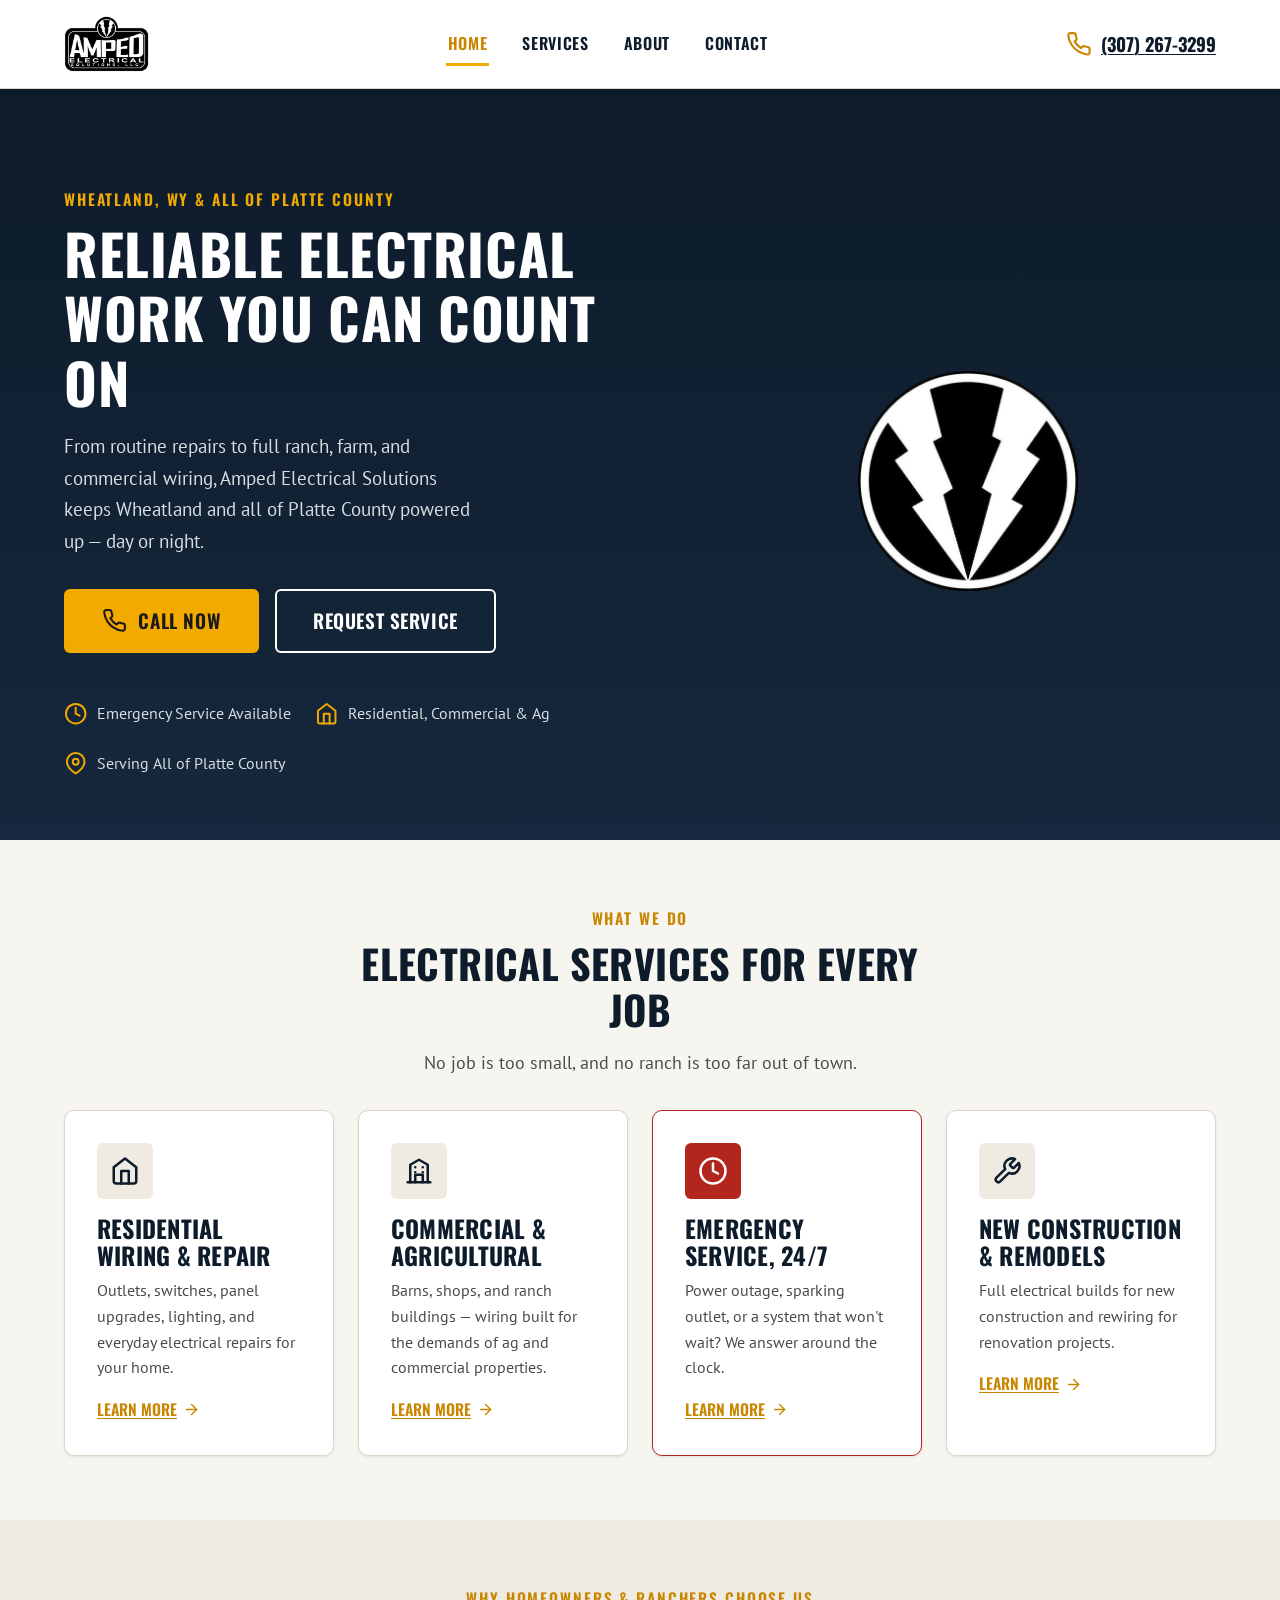
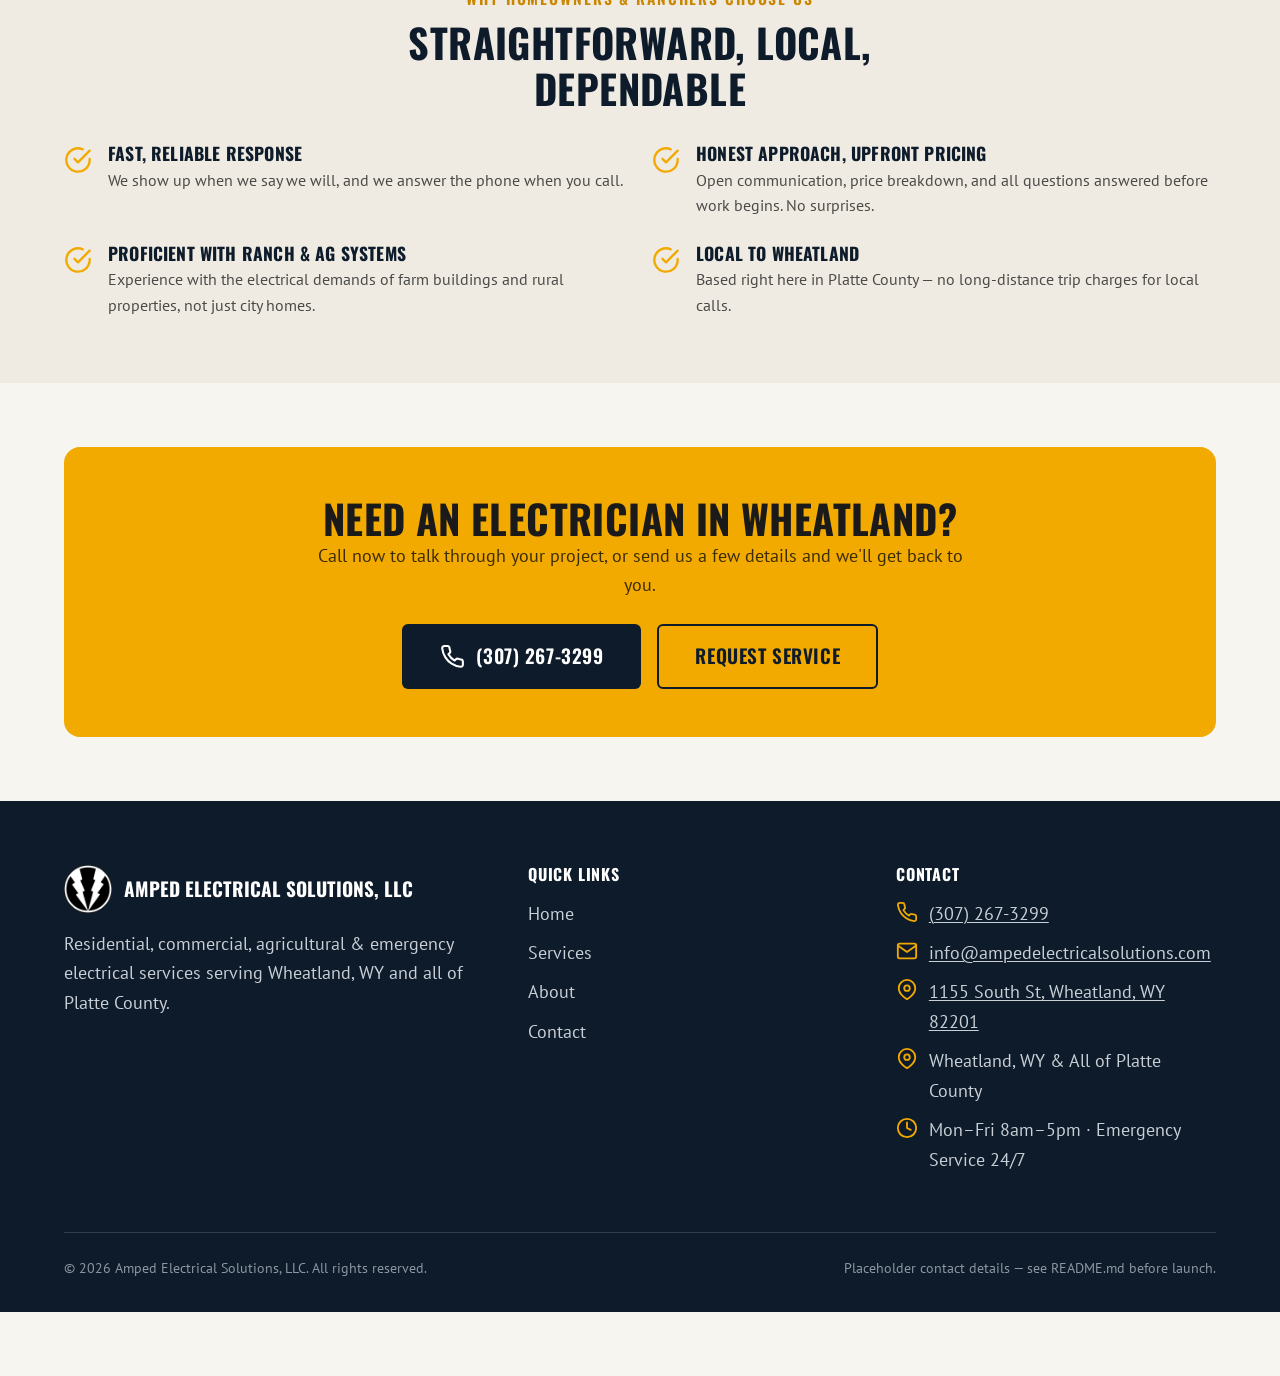
==== commit 07997261: "Update homepage pricing-honesty copy and services emergency line item Homepage: rename "We Explain B" ====
--- a/index.html
+++ b/index.html
@@ -173,8 +173,8 @@
           <div class="reason">
             <svg viewBox="0 0 24 24" fill="none" stroke="currentColor" stroke-width="2" stroke-linecap="round" stroke-linejoin="round" aria-hidden="true"><path d="M22 11.08V12a10 10 0 1 1-5.93-9.14"/><polyline points="22 4 12 14.01 9 11.01"/></svg>
             <div>
-              <h3>We Explain Before We Start</h3>
-              <p>We walk you through the problem and the plan before any work begins — no surprises.</p>
+              <h3>Honest Approach, Upfront Pricing</h3>
+              <p>Open communication, price breakdown, and all questions answered before work begins. No surprises.</p>
             </div>
           </div>
           <div class="reason">
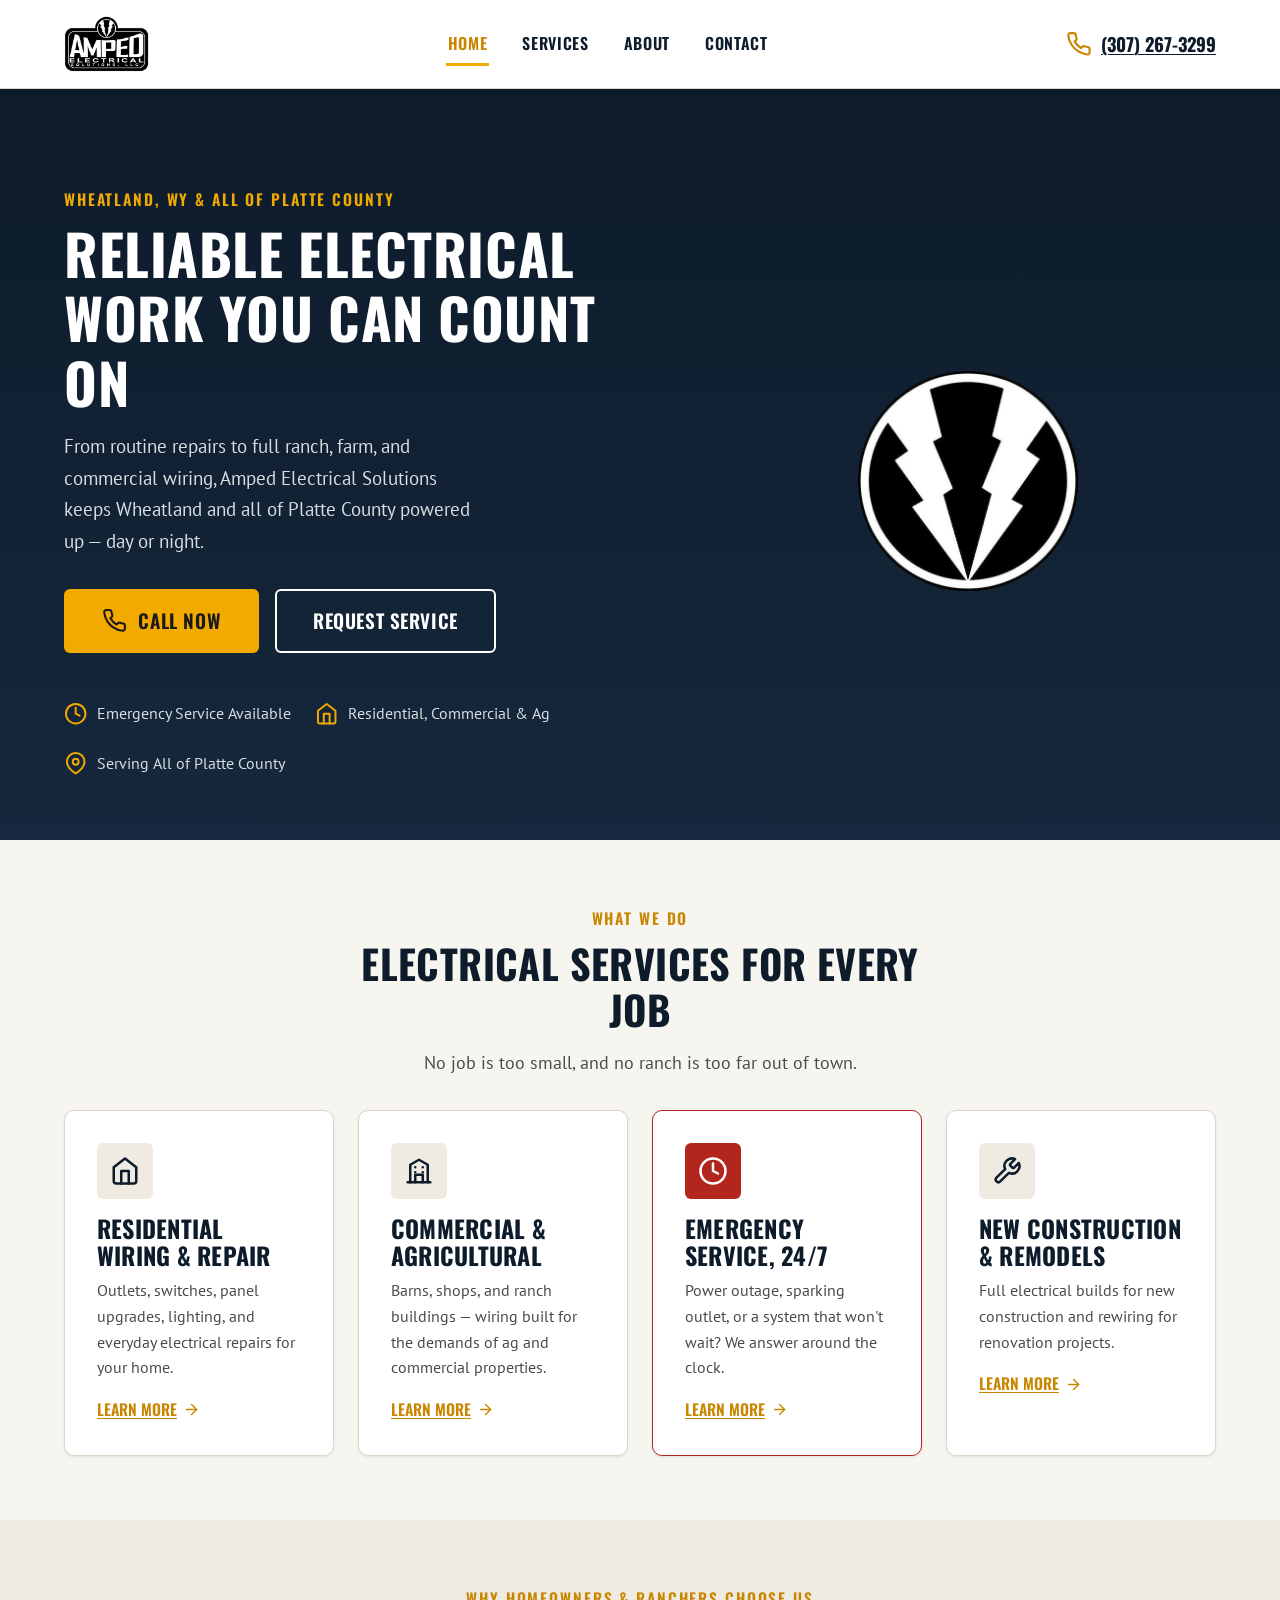
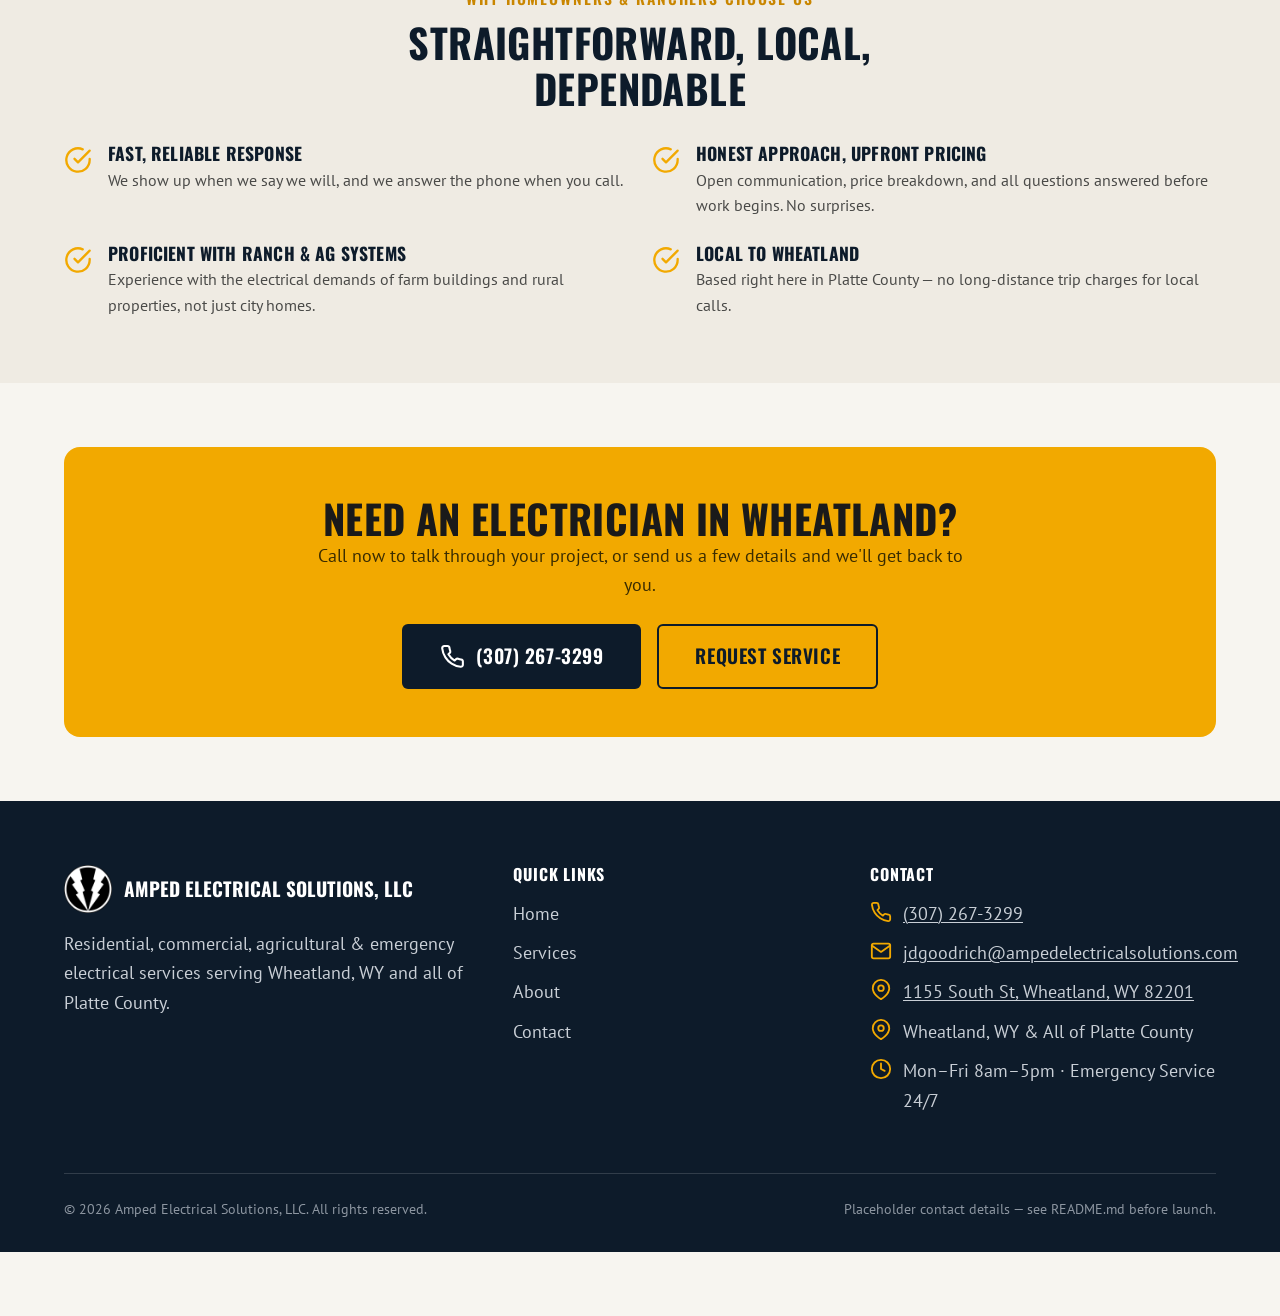
==== commit a6cda353: "Update contact email to jdgoodrich@ampedelectricalsolutions.com" ====
--- a/index.html
+++ b/index.html
@@ -242,7 +242,7 @@
           </div>
           <div class="footer-contact-item">
             <svg viewBox="0 0 24 24" fill="none" stroke="currentColor" stroke-width="2" stroke-linecap="round" stroke-linejoin="round" aria-hidden="true"><path d="M4 4h16v16H4z" opacity="0"/><path d="M22 6l-10 7L2 6"/><rect x="2" y="4" width="20" height="16" rx="2"/></svg>
-            <a href="mailto:info@ampedelectricalsolutions.com">info@ampedelectricalsolutions.com</a>
+            <a href="mailto:jdgoodrich@ampedelectricalsolutions.com">jdgoodrich@ampedelectricalsolutions.com</a>
           </div>
           <div class="footer-contact-item">
             <svg viewBox="0 0 24 24" fill="none" stroke="currentColor" stroke-width="2" stroke-linecap="round" stroke-linejoin="round" aria-hidden="true"><path d="M21 10c0 7-9 12-9 12s-9-5-9-12a9 9 0 0 1 18 0z"/><circle cx="12" cy="10" r="3"/></svg>
